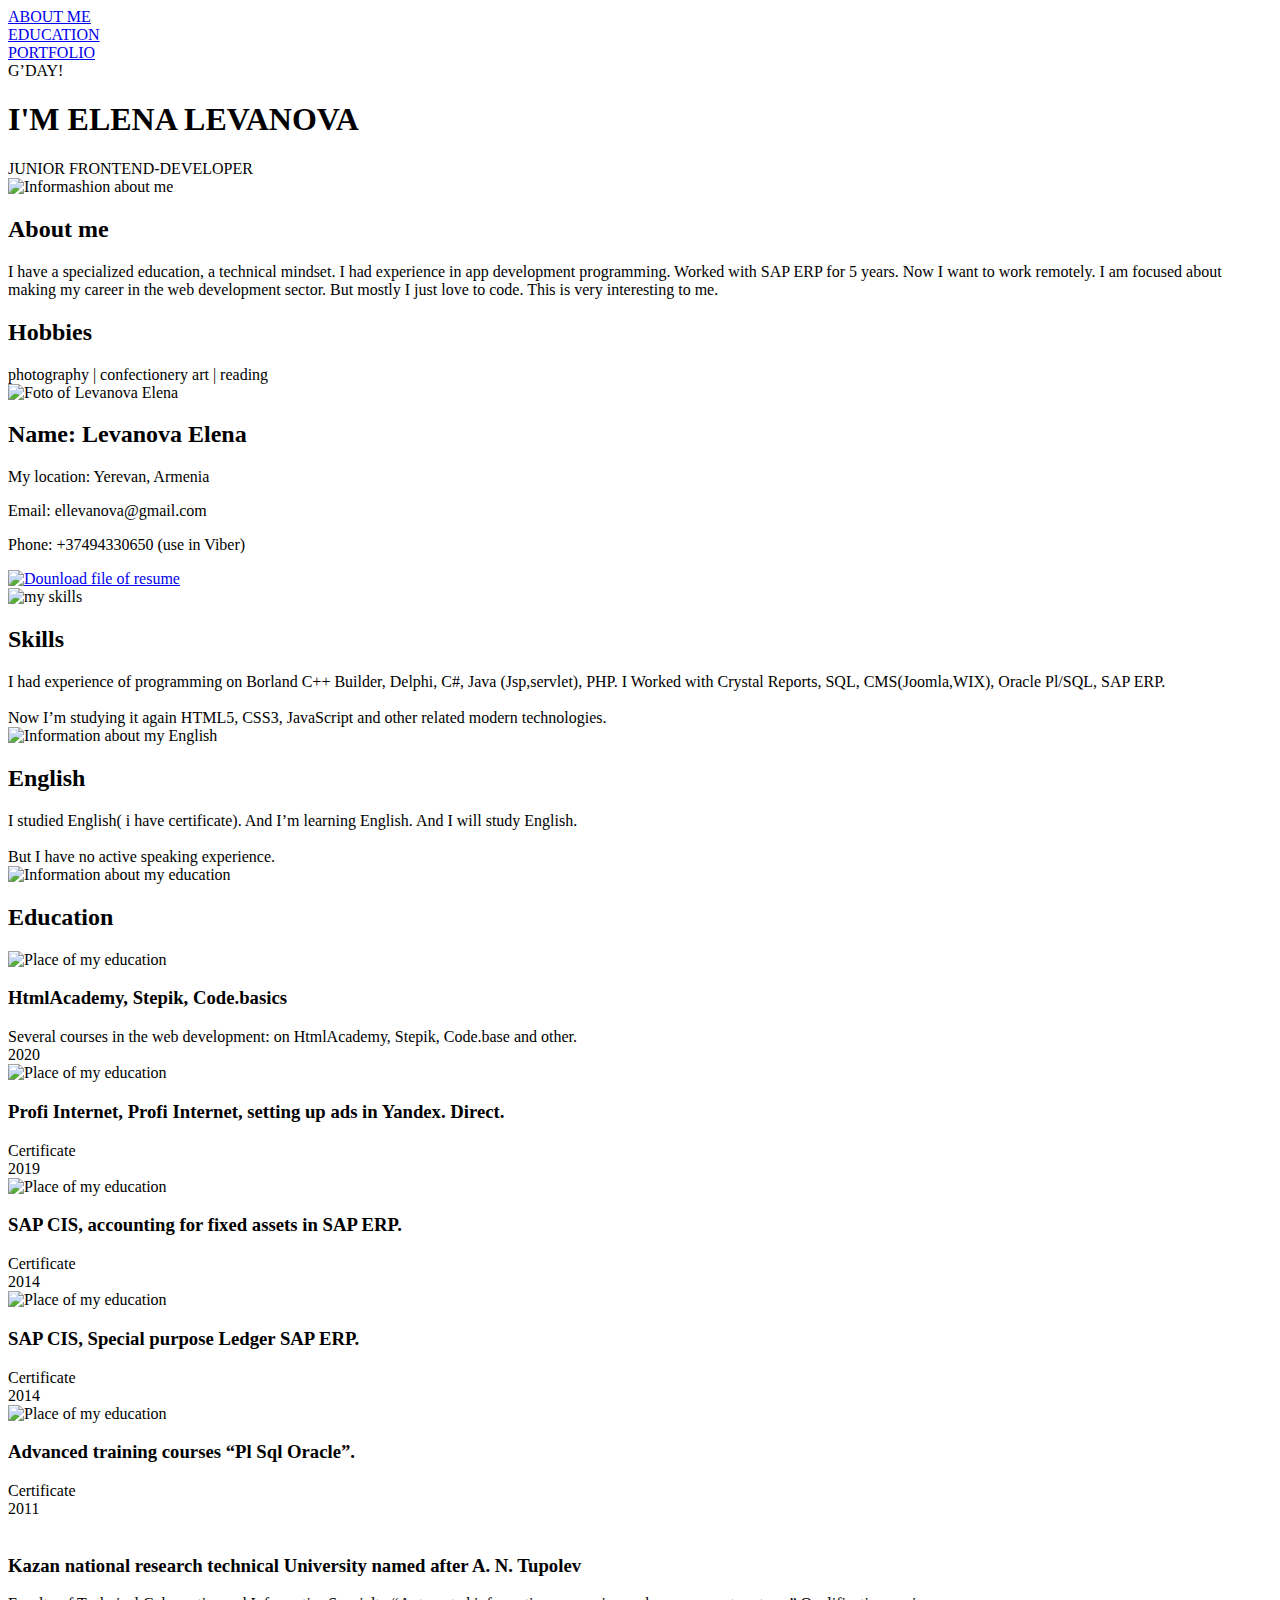
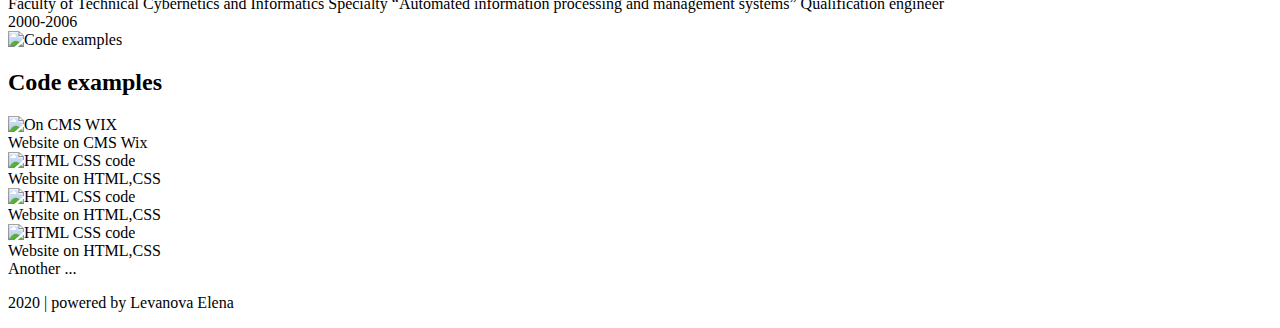
==== index.html @ 7fe39c67 "init: start HTML,CSS,GIT task,add index.html" ====
<!DOCTYPE html>
<html lang="en">

<head>
    <meta charset="UTF-8">
    <meta name="viewport" content="width=device-width, initial-scale=1.0">
    <title>Resume Levanova Elena</title>
    <link rel="stylesheet" href="./css/style.css">
</head>

<body>
    <div class="container">
        <nav class="mainMenu">
            <div><a href="#aboutMe">ABOUT ME</a></div>
            <div><a href="#knowledge">EDUCATION</a></div>
            <div><a href="#portfolio">PORTFOLIO</a></div>
        </nav>
        <header class="header">
            <div class="gday">G’DAY!</div>
            <h1 class="title">I'M ELENA LEVANOVA</h1>
            <div class="position">JUNIOR FRONTEND-DEVELOPER</div>
        </header>
        <main>
            <a name="aboutMe"></a>
            <section class="aboutMe">
                <div class="whiteItem">
                    <img class="icon" src="./img/icons/pen.png" alt="Informashion about me">
                    <h2>About me</h2>
                    <div class="text">I have a specialized education, a technical mindset.
                        I had experience in app development programming.
                        Worked with SAP ERP for 5 years.
                        Now I want to work remotely.
                        I am focused about making my career in the web development sector.
                        But mostly I just love to code. This is very interesting to me.
                    </div>
                    <div class="line"></div>
                    <h2>Hobbies</h2>
                    <div class="text">photography | confectionery art | reading</div>
                </div>
                <div class="shadowedItem">
                    <img class="foto" src="./img/foto.png" alt="Foto of Levanova Elena">
                    <h2>Name: Levanova Elena</h2>
                    <p>My location: Yerevan, Armenia</p>
                    <p>Email: ellevanova@gmail.com</p>
                    <p>Phone: +37494330650 (use in Viber)</p>
                    <a href="/files/Леванова Елена Николаевна.pdf" download><img class="icon bottomIcon"
                            src="./img/icons/download.png" alt="Dounload file of resume"></a>
                </div>
            </section>
            <a name="knowledge"></a>
            <section class="knowledge">
                <div class="shadowedItem">
                    <img src="./img/icons/star.png" alt="my skills" class="icon">
                    <h2>Skills</h2>
                    <div class="shadowText">I had experience of programming on
                        Borland C++ Builder, Delphi,
                        С#, Java (Jsp,servlet),
                        PHP.
                        I Worked with
                        Crystal Reports, SQL,
                        CMS(Joomla,WIX),
                        Oracle Pl/SQL, SAP ERP.
                        <br>
                        <br>
                        Now I’m studying it again HTML5, CSS3,
                        JavaScript
                        and other related modern technologies.
                    </div>
                    <div class="line"></div>

                    <img class="icon" src="./img/icons/english.png" alt="Information about my English">
                    <h2>English</h2>
                    <div class="shadowText">
                        I studied English( i have certificate).
                        And I’m learning English.
                        And I will study English.
                        <br><br>
                        But I have no active speaking experience.
                    </div>
                </div>
                <div class="whiteItem">
                    <img class="icon" src="./img/icons/idea.png" alt="Information about my education">
                    <h2>Education</h2>
                    <div class="itemsPlaceOfEducation">
                        <div class="item">
                            <img src="./img/icons/cirkle.png" alt="Place of my education" class="circle">
                            <h3>HtmlAcademy, Stepik, Code.basics</h3>
                            <div class="text">Several courses in the web development:
                                on HtmlAcademy, Stepik, Code.base and other.
                            </div>
                            <div class="years">2020</div>
                            <div class="line"></div>
                        </div>

                        <div class="item">
                            <img src="./img/icons/cirkle.png" alt="Place of my education" class="circle">
                            <h3>Profi Internet, Profi Internet, setting up ads in Yandex. Direct.</h3>
                            <div class="text">Certificate
                            </div>
                            <div class="years">2019</div>
                            <div class="line"></div>
                        </div>
                        <div class="item">
                            <img src="./img/icons/cirkle.png" alt="Place of my education" class="circle">
                            <h3>SAP CIS, accounting for fixed assets in SAP ERP.</h3>
                            <div class="text">Certificate
                            </div>
                            <div class="years">2014</div>
                            <div class="line"></div>
                        </div>
                        <div class="item">
                            <img src="./img/icons/cirkle.png" alt="Place of my education" class="circle">
                            <h3>SAP CIS, Special purpose Ledger SAP ERP.</h3>
                            <div class="text">Certificate
                            </div>
                            <div class="years">2014</div>
                            <div class="line"></div>
                        </div>
                        <div class="item">
                            <img src="./img/icons/cirkle.png" alt="Place of my education" class="circle">
                            <h3>Advanced training courses “Pl Sql Oracle”.</h3>
                            <div class="text">Certificate
                            </div>
                            <div class="years">2011</div>
                            <div class="line"></div>
                        </div>
                        <div class="item">
                            <img src="./img/icons/cirkle.png" alt="" class="circle">
                            <h3>Kazan national research technical University named after A. N. Tupolev
                            </h3>
                            <div class="text">Faculty of Technical Cybernetics and Informatics
                                Specialty “Automated information processing and management systems”
                                Qualification engineer
                            </div>
                            <div class="years">2000-2006</div>
                            <div class="line"></div>
                        </div>
                    </div>
                </div>
            </section class="knowledge">
            <a name="portfolio"></a>
            <section class="another_information">
                <div class="whiteItem">
                    <img class="icon" src="./img/icons/code.png" alt="Code examples">
                    <h2>Code examples</h2>

                    <div class="itemMyWorks">
                        <div class="shadowedItem">
                            <a href="#" class="work1"></a>
                            <img src="./img/icons/CMS.png" alt="On CMS WIX">
                            <div class="shadowText">Website on CMS Wix</div>

                        </div>
                        <div class="shadowedItem">
                            <a href="#" class="work2"></a>
                            <img src="./img/icons/iconHtmlCss.png" alt="HTML CSS code">
                            <div class="shadowText">Website on HTML,CSS</div>
                        </div>
                        <div class="shadowedItem">
                            <a href="#" class="work3"></a>
                            <img src="./img/icons/iconHtmlCss.png" alt="HTML CSS code">
                            <div class="shadowText">Website on HTML,CSS</div>
                        </div>
                        <div class="shadowedItem">
                            <a href="#" class="work4"></a>
                            <img src="./img/icons/iconHtmlCss.png" alt="HTML CSS code">
                            <div class="shadowText">Website on HTML,CSS</div>
                        </div>
                        <div class="shadowedItem">
                            <a href="#" class="work5"></a>
                            <div class="shadowText">Another ...</div>
                        </div>
                    </div>
                </div>
            </section>
        </main>
        <footer>
            <div class="footer">
                <p>2020 | powered by Levanova Elena</p>
            </div>
        </footer>
    </div>

</body>

</html>
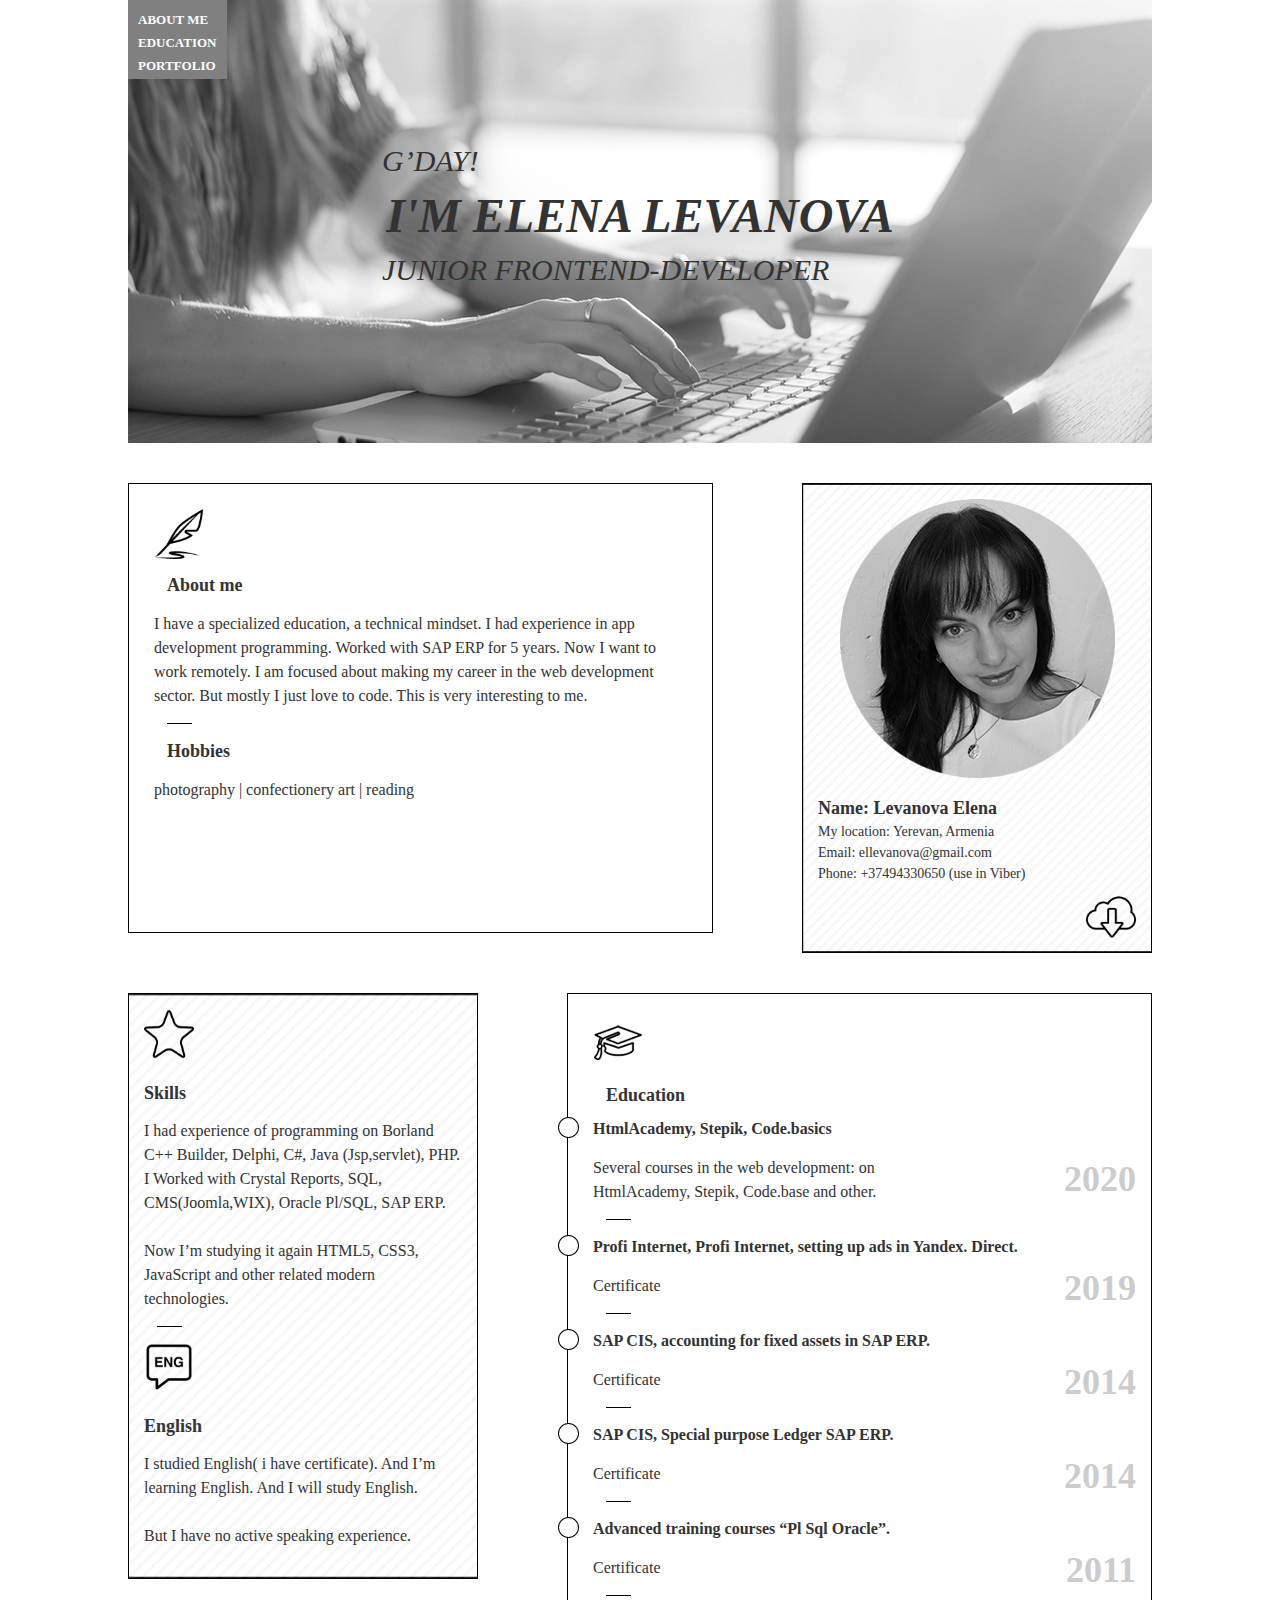
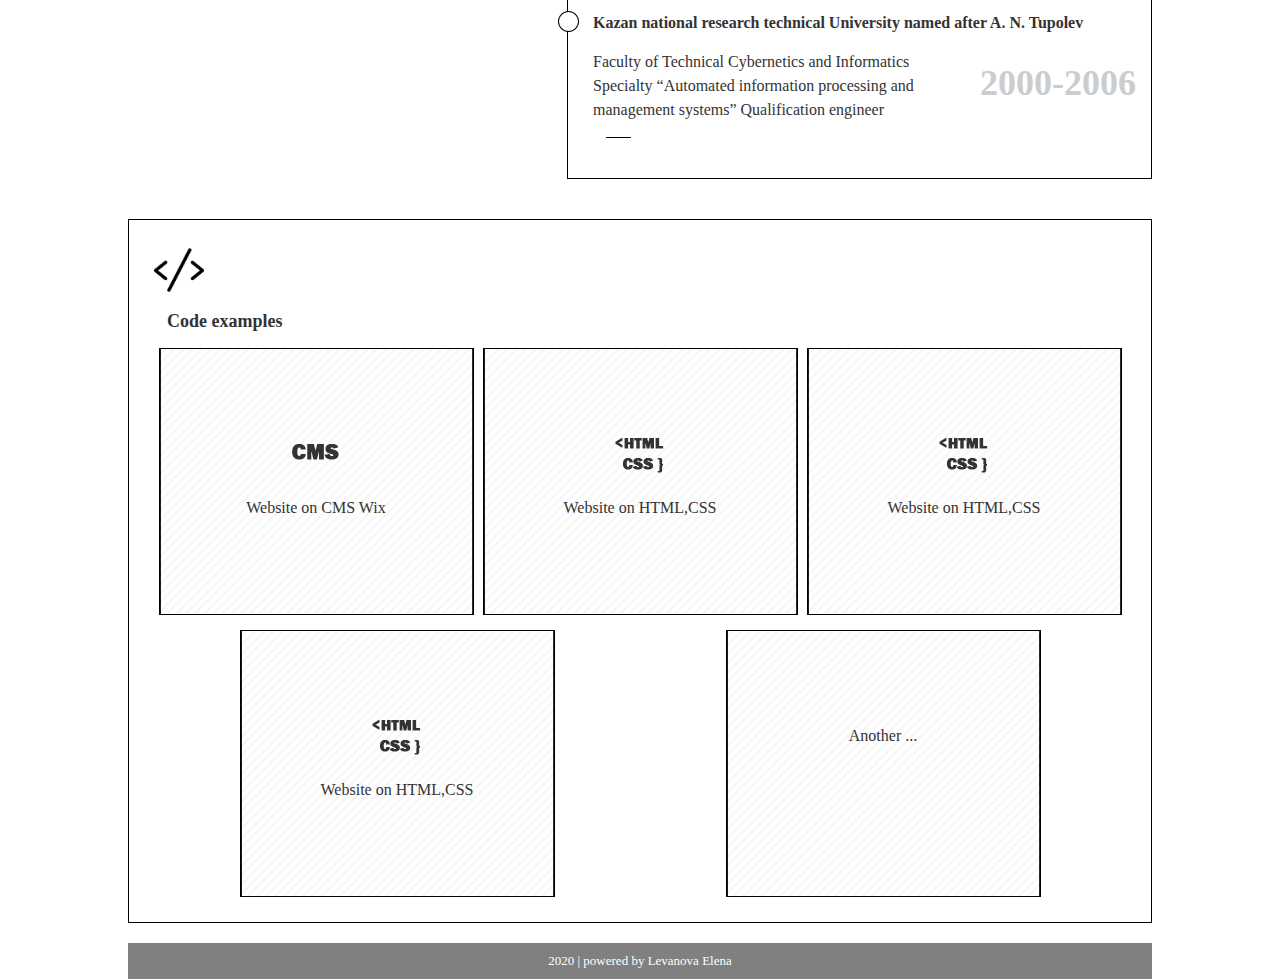
==== commit 0f3939e4: "fix: new name for file in download" ====
--- a/index.html
+++ b/index.html
@@ -43,7 +43,7 @@
                     <p>My location: Yerevan, Armenia</p>
                     <p>Email: ellevanova@gmail.com</p>
                     <p>Phone: +37494330650 (use in Viber)</p>
-                    <a href="/files/Леванова Елена Николаевна.pdf" download><img class="icon bottomIcon"
+                    <a href="/files/LevanovaElena_resume.pdf" download><img class="icon bottomIcon"
                             src="./img/icons/download.png" alt="Dounload file of resume"></a>
                 </div>
             </section>
--- a/css/style.css
+++ b/css/style.css
@@ -0,0 +1,281 @@
+*{
+    box-sizing: border-box;
+    margin:0;
+    padding: 0;
+    margin-block-start:0;
+    margin-block-end:0;
+}
+
+.container{
+    position: relative;
+    margin: 0 auto;
+    width: 1024px;
+}
+
+a, a:hover{   text-decoration: none;}
+
+.icon{
+    width: 50px;
+    height: 50px;
+}
+
+/*///////////////MENU////////////////////*/
+.mainMenu{
+    position: fixed;
+    z-index: 999;
+    padding:5px;
+    min-height: 50px;
+    width: 1024;
+
+    background-color:gray;
+  }
+.mainMenu div a
+{
+    padding:5px;
+
+    text-align: center;
+    color:white;
+    font-family: "Open Sans";
+    font-size: small;
+    font-weight: bold;
+}
+
+.mainMenu div{  margin-top:5px;}
+
+/*//////////////////////////////HEADER////////////////////////////////*/
+.header{
+    padding: 144px 0 182px 0;
+    height: 443px;
+    width: 1024;
+
+    font-style: italic;
+
+    background: url(../img/header_fon_black.jpg) center center no-repeat;
+}
+.header .gday{
+    margin-left:254px;
+    color: #333333;
+    font-family: Verdana;
+    font-size: 30px;
+    text-transform: uppercase;
+
+}
+.header .title{
+    margin-top: 10px;
+    text-align: center;
+    color: #333333;
+    font-family: Verdana;
+    font-size: 48px;
+    font-weight: 700;
+    text-transform: uppercase;
+}
+
+.header .position{
+    margin-top: 10px;
+    margin-left:254px;
+    color: #333;
+    font-family: Verdana;
+    font-size: 30px;
+    text-transform: uppercase;
+}
+
+/*///////////////////ITEMS WITH WHITE FON/////////////////////////////////////////////*/
+.whiteItem 
+{
+    width: 585px;
+    padding: 25px;
+    border: 1px solid black;
+}
+
+.whiteItem .line , 
+.shadowedItem .line{
+    width: 25px; 
+    height: 1px; 
+    margin: 15px 0 15px 13px; 
+    background: #000; 
+    border: 0; 
+}
+
+.whiteItem h2{
+    margin-top:10px;
+    margin-left:13px;
+    color: #333333;
+    font-family: "Open Sans";
+    font-size: 18px;
+    font-weight: bold;
+    line-height: 24px;
+}
+.whiteItem h3{
+    color: #333333;
+    font-family: Roboto;
+    font-size: 16px;
+    font-weight: bold;
+    line-height: 24px;
+}
+.whiteItem .text{
+    margin-top:15px;
+    color: #333333;
+    font-family: Roboto;
+    font-size: 16px;
+    font-weight: 400;
+    line-height: 24px;
+}
+
+/*////////////////////ITEMS WITH SHADOW FON///////////////////////////////////////////////*/
+.shadowedItem{
+    position: relative;
+    width: 350px;
+    min-height: 470px;
+    padding: 15px;
+    border: 1px solid black;
+    background: url(../img/shadowedItem_fon.png) center center/cover no-repeat;
+
+}
+.shadowedItem .foto{
+    display: block;
+    margin:0 auto;
+}
+.shadowedItem h2{
+    margin-top: 20px;
+    color: #333333;
+    font-family: "Open Sans";
+    font-size: 18px;
+    font-weight: bold;
+}
+.shadowedItem p{
+    margin-top: 5px;
+    color: #333333;
+    font-family: "Roboto";
+    font-size: 14px;
+    font-weight: 400;
+}
+.shadowedItem .bottomIcon{
+    position: absolute;
+    bottom:10px;
+    right:15px;
+}
+.shadowedItem .shadowText{
+    margin-top:15px;
+    margin-bottom: 15px;
+    color: #333333;
+    font-family: Roboto;
+    font-size: 16px;
+    font-weight: 400;
+    line-height: 24px;
+}
+
+/*/////////////////////////SECTION ABOUT ME///////////////////////////////////*/
+.aboutMe {
+    display: flex;
+    justify-content: space-between;
+    margin-top:40px;
+}
+.aboutMe .whiteItem
+{
+    width: 585px;
+    height: 450px;
+}
+
+/*//////////////////////////SECTION SKILLS AND EDUCATION///////////////////////////////////////////////////*/
+.knowledge {
+    display: flex;
+    justify-content: space-between;
+    margin-top:40px;
+}
+
+.knowledge .shadowedItem{  height: 80%;}
+/*------ITEMS INTO EDUCATION------*/
+.whiteItem .itemsPlaceOfEducation .item
+{
+    margin-top:10px;
+    position: relative;
+}
+.whiteItem .itemsPlaceOfEducation .item .circle
+{
+    position: absolute;
+    left:-35px;
+}
+.whiteItem .itemsPlaceOfEducation .item .text{max-width: 70%;}
+.whiteItem .itemsPlaceOfEducation .item .years{
+    position: absolute;
+    right: -10px;
+    top: 40%;
+    color: #cccccc;
+    font-family: "Open Sans";
+    font-size: 36px;
+    font-weight: bold;
+}
+/*///////////////////////SECTION CODE/////////////////////////////////////////////////*/
+.another_information{ margin-top:40px;}
+
+.another_information .whiteItem { width: 100%;}
+
+.another_information .whiteItem .itemMyWorks
+{
+    display: flex;
+    flex-direction:row;
+    flex-wrap: wrap;
+    justify-content: space-around;
+}
+/*---------ITEMS INTO CODE EXAMPLE------------------------------------*/
+.another_information .itemMyWorks .shadowedItem{
+    width: 315px;
+    min-height: 267px;
+    margin-top:15px;
+   text-align: center;
+   padding-top:8%;
+}
+.another_information .itemMyWorks .shadowedItem .shadowText{
+    z-index: 2;
+    position: relative;
+}
+.another_information .itemMyWorks .shadowedItem img{
+    z-index: 2;
+    position: relative;
+}
+.another_information .itemMyWorks a{
+    position: absolute;
+    display: block;
+    width: 315px;
+    height: 267px;
+    top:-2px;
+    left:0;
+    text-decoration: none;
+    
+}
+/*------------------IMG ON HOVER-------------------------*/
+a.work1:hover {
+    background: url(../img/portfolio/3.jpg);
+    z-index: 999;
+   }
+   a.work2:hover {
+    background: url(../img/portfolio/1.jpg);
+    z-index: 999;
+   }
+   a.work3:hover {
+    background: url(../img/portfolio/2.jpg);
+    z-index: 999;
+   }
+   a.work4:hover {
+    background: url(../img/portfolio/4.jpg);
+    z-index: 999;
+   }
+   a.work5:hover {
+    background: url(../img/portfolio/any.jpg);
+    z-index: 999;
+   }
+
+   /*////////////////FOOTER/////////////////////////////*/
+   .footer{
+        padding:10px;
+        margin-top:20px ;
+        background-color:gray;
+        min-width: 50px;
+        color:white;
+        text-align: center;
+        font-family: "Open Sans";
+        font-size: small;
+
+   }
+
+
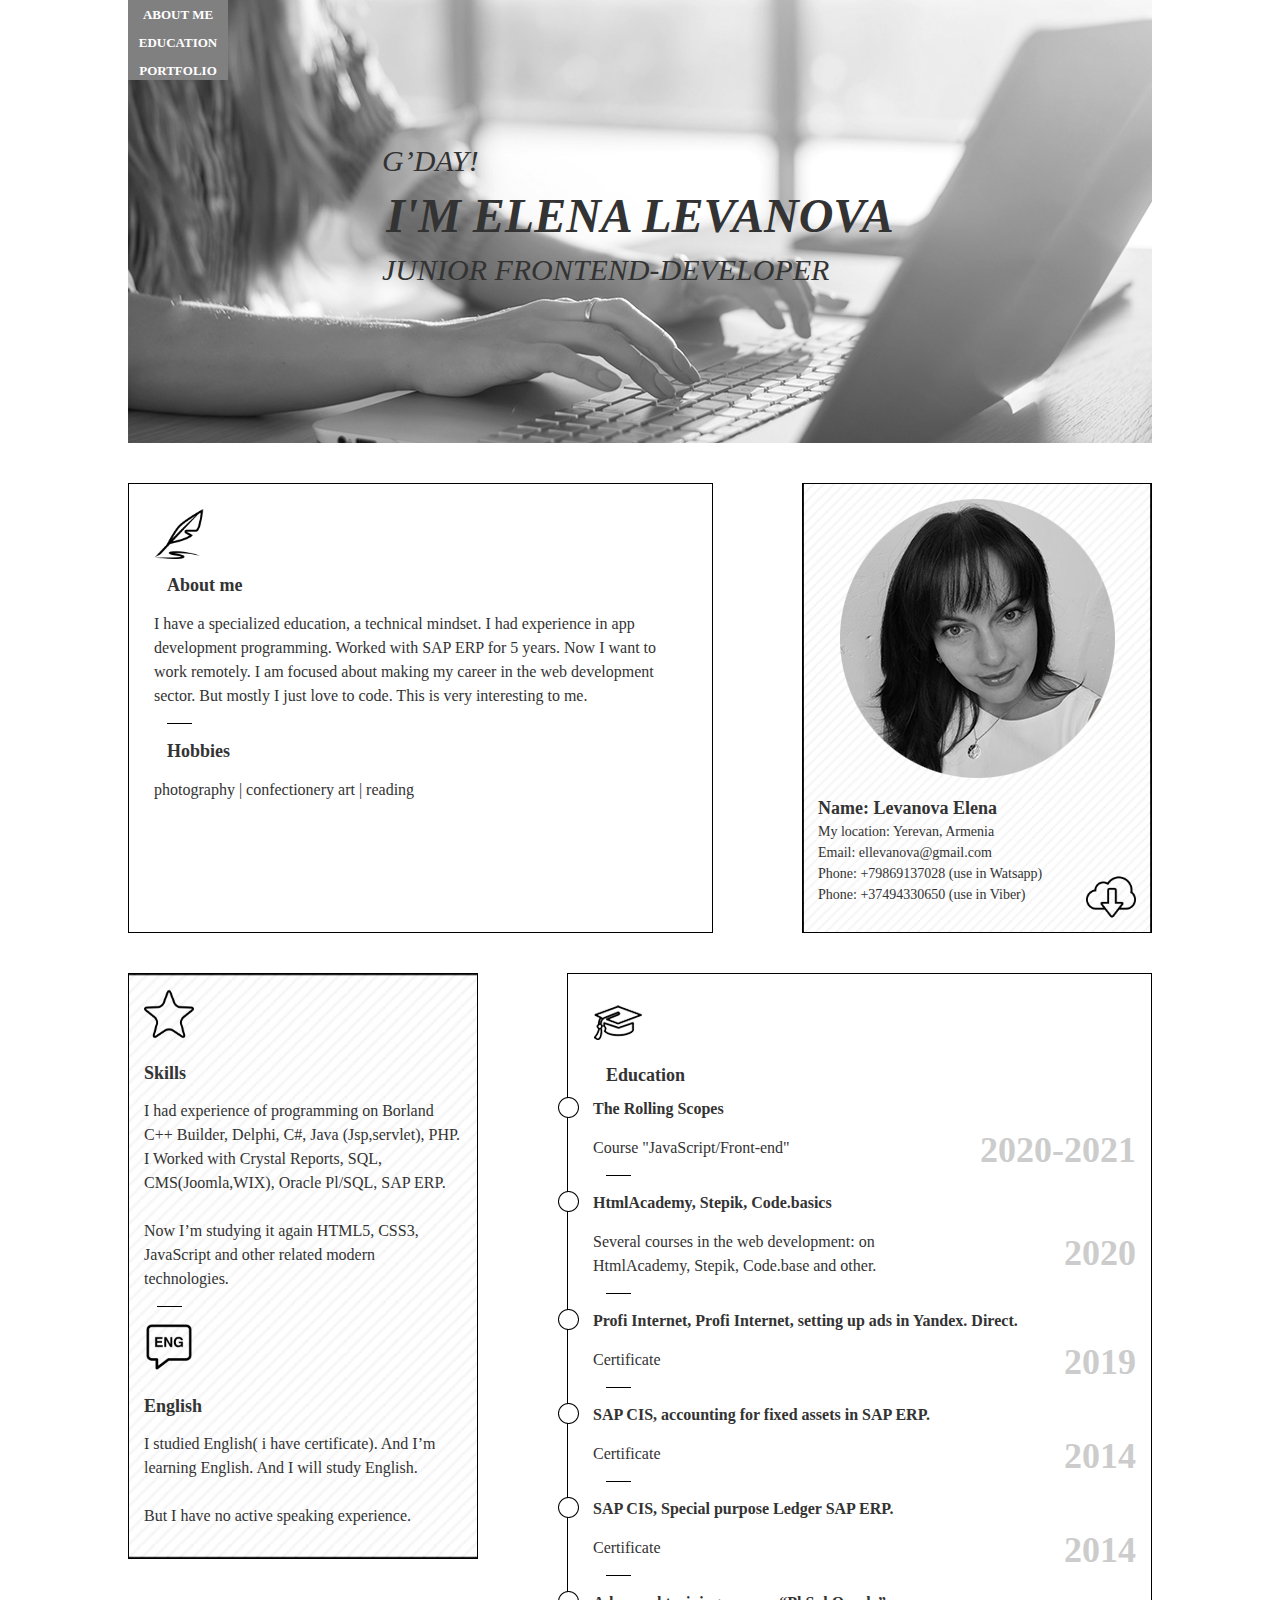
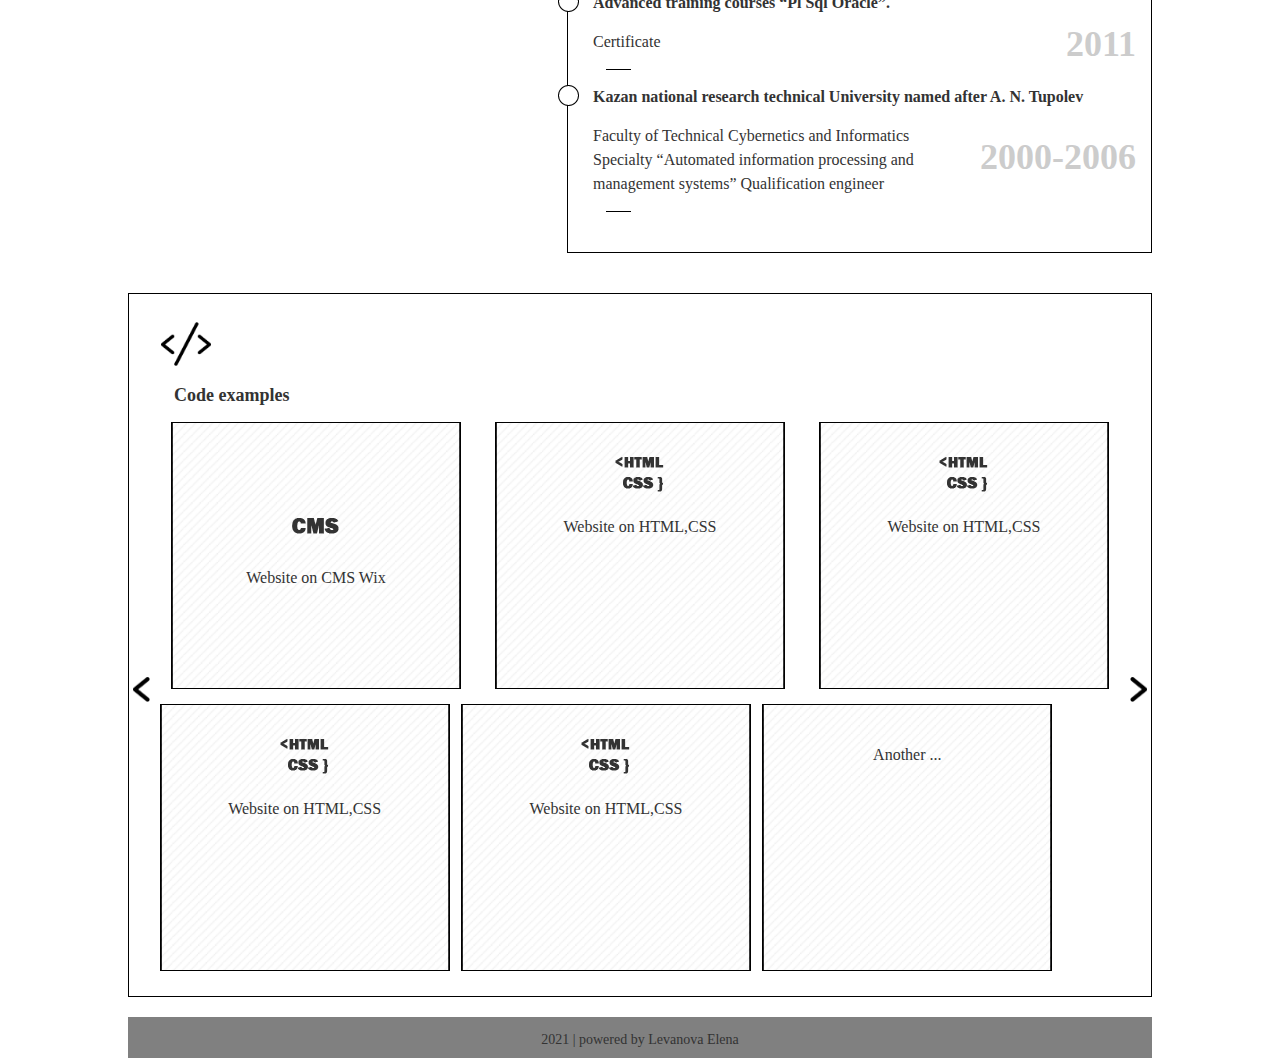
==== commit 85dc1b94: "feat: add scss, slider" ====
--- a/index.html
+++ b/index.html
@@ -10,10 +10,10 @@
 
 <body>
     <div class="container">
-        <nav class="mainMenu">
-            <div><a href="#aboutMe">ABOUT ME</a></div>
-            <div><a href="#knowledge">EDUCATION</a></div>
-            <div><a href="#portfolio">PORTFOLIO</a></div>
+        <nav class="menu">
+            <div class="menu__item"><a href="#aboutme">ABOUT ME</a></div>
+            <div class="menu__item"><a href="#knowledge">EDUCATION</a></div>
+            <div class="menu__item"><a href="#portfolio">PORTFOLIO</a></div>
         </nav>
         <header class="header">
             <div class="gday">G’DAY!</div>
@@ -21,9 +21,9 @@
             <div class="position">JUNIOR FRONTEND-DEVELOPER</div>
         </header>
         <main>
-            <a name="aboutMe"></a>
-            <section class="aboutMe">
-                <div class="whiteItem">
+            <a name="aboutme"></a>
+            <section class="aboutme">
+                <div class="white-block">
                     <img class="icon" src="./img/icons/pen.png" alt="Informashion about me">
                     <h2>About me</h2>
                     <div class="text">I have a specialized education, a technical mindset.
@@ -37,11 +37,12 @@
                     <h2>Hobbies</h2>
                     <div class="text">photography | confectionery art | reading</div>
                 </div>
-                <div class="shadowedItem">
+                <div class="block-shadowed">
                     <img class="foto" src="./img/foto.png" alt="Foto of Levanova Elena">
                     <h2>Name: Levanova Elena</h2>
                     <p>My location: Yerevan, Armenia</p>
                     <p>Email: ellevanova@gmail.com</p>
+                    <p>Phone: +79869137028 (use in Watsapp)</p>
                     <p>Phone: +37494330650 (use in Viber)</p>
                     <a href="/files/LevanovaElena_resume.pdf" download><img class="icon bottomIcon"
                             src="./img/icons/download.png" alt="Dounload file of resume"></a>
@@ -49,10 +50,10 @@
             </section>
             <a name="knowledge"></a>
             <section class="knowledge">
-                <div class="shadowedItem">
+                <div class="block-shadowed">
                     <img src="./img/icons/star.png" alt="my skills" class="icon">
                     <h2>Skills</h2>
-                    <div class="shadowText">I had experience of programming on
+                    <div class="text-shadow">I had experience of programming on
                         Borland C++ Builder, Delphi,
                         С#, Java (Jsp,servlet),
                         PHP.
@@ -70,7 +71,7 @@
 
                     <img class="icon" src="./img/icons/english.png" alt="Information about my English">
                     <h2>English</h2>
-                    <div class="shadowText">
+                    <div class="text-shadow">
                         I studied English( i have certificate).
                         And I’m learning English.
                         And I will study English.
@@ -78,11 +79,19 @@
                         But I have no active speaking experience.
                     </div>
                 </div>
-                <div class="whiteItem">
+                <div class="white-block">
                     <img class="icon" src="./img/icons/idea.png" alt="Information about my education">
                     <h2>Education</h2>
-                    <div class="itemsPlaceOfEducation">
-                        <div class="item">
+                    <div class="education">
+                        <div class="education__item">
+                            <img src="./img/icons/cirkle.png" alt="Place of my education" class="circle">
+                            <h3>The Rolling Scopes</h3>
+                            <div class="text">Course "JavaScript/Front-end"
+                            </div>
+                            <div class="years">2020-2021</div>
+                            <div class="line"></div>
+                        </div>
+                        <div class="education__item">
                             <img src="./img/icons/cirkle.png" alt="Place of my education" class="circle">
                             <h3>HtmlAcademy, Stepik, Code.basics</h3>
                             <div class="text">Several courses in the web development:
@@ -92,7 +101,7 @@
                             <div class="line"></div>
                         </div>
 
-                        <div class="item">
+                        <div class="education__item">
                             <img src="./img/icons/cirkle.png" alt="Place of my education" class="circle">
                             <h3>Profi Internet, Profi Internet, setting up ads in Yandex. Direct.</h3>
                             <div class="text">Certificate
@@ -100,7 +109,7 @@
                             <div class="years">2019</div>
                             <div class="line"></div>
                         </div>
-                        <div class="item">
+                        <div class="education__item">
                             <img src="./img/icons/cirkle.png" alt="Place of my education" class="circle">
                             <h3>SAP CIS, accounting for fixed assets in SAP ERP.</h3>
                             <div class="text">Certificate
@@ -108,7 +117,7 @@
                             <div class="years">2014</div>
                             <div class="line"></div>
                         </div>
-                        <div class="item">
+                        <div class="education__item">
                             <img src="./img/icons/cirkle.png" alt="Place of my education" class="circle">
                             <h3>SAP CIS, Special purpose Ledger SAP ERP.</h3>
                             <div class="text">Certificate
@@ -116,7 +125,7 @@
                             <div class="years">2014</div>
                             <div class="line"></div>
                         </div>
-                        <div class="item">
+                        <div class="education__item">
                             <img src="./img/icons/cirkle.png" alt="Place of my education" class="circle">
                             <h3>Advanced training courses “Pl Sql Oracle”.</h3>
                             <div class="text">Certificate
@@ -124,7 +133,7 @@
                             <div class="years">2011</div>
                             <div class="line"></div>
                         </div>
-                        <div class="item">
+                        <div class="education__item">
                             <img src="./img/icons/cirkle.png" alt="" class="circle">
                             <h3>Kazan national research technical University named after A. N. Tupolev
                             </h3>
@@ -139,48 +148,77 @@
                 </div>
             </section class="knowledge">
             <a name="portfolio"></a>
-            <section class="another_information">
-                <div class="whiteItem">
+            <div class="white-block another-information">
+                <div class="portfolio-caption">
                     <img class="icon" src="./img/icons/code.png" alt="Code examples">
                     <h2>Code examples</h2>
-
-                    <div class="itemMyWorks">
-                        <div class="shadowedItem">
-                            <a href="#" class="work1"></a>
-                            <img src="./img/icons/CMS.png" alt="On CMS WIX">
-                            <div class="shadowText">Website on CMS Wix</div>
-
-                        </div>
-                        <div class="shadowedItem">
-                            <a href="#" class="work2"></a>
-                            <img src="./img/icons/iconHtmlCss.png" alt="HTML CSS code">
-                            <div class="shadowText">Website on HTML,CSS</div>
-                        </div>
-                        <div class="shadowedItem">
-                            <a href="#" class="work3"></a>
-                            <img src="./img/icons/iconHtmlCss.png" alt="HTML CSS code">
-                            <div class="shadowText">Website on HTML,CSS</div>
-                        </div>
-                        <div class="shadowedItem">
-                            <a href="#" class="work4"></a>
-                            <img src="./img/icons/iconHtmlCss.png" alt="HTML CSS code">
-                            <div class="shadowText">Website on HTML,CSS</div>
-                        </div>
-                        <div class="shadowedItem">
-                            <a href="#" class="work5"></a>
-                            <div class="shadowText">Another ...</div>
-                        </div>
-                    </div>
-                </div>
-            </section>
+                </div>
+                <div class="portfolio-wrapper">
+                    <div class="prev">
+                        <div class="prev__img"></div>
+                    </div>
+                    <div class="portfolio">
+                        <div class="block-shadowed portfolio__item">
+                            <div class="portfolio-card">
+                                <img class="portfolio-card__icon" src="./img/icons/CMS.png" alt="On CMS WIX">
+                                <a href="#" class="portfolio-card__a text-shadow">Website on CMS Wix</a>
+                            </div>
+                            <div class="portfolio__image none">
+                                <img src="./img/portfolio/1.jpg" alt="On CMS WIX">
+                            </div>
+                        </div>
+
+
+                        <div class="portfolio__item">
+                            <div class="block-shadowed portfolio__item-main">
+                                <a href="#" class="work2"></a>
+                                <img src="./img/icons/iconHtmlCss.png" alt="HTML CSS code">
+                                <div class="text-shadow">Website on HTML,CSS</div>
+                            </div>
+                        </div>
+
+                        <div class="portfolio__item">
+                            <div class="block-shadowed portfolio__item-main">
+                                <a href="#" class="work3"></a>
+                                <img src="./img/icons/iconHtmlCss.png" alt="HTML CSS code">
+                                <div class="text-shadow">Website on HTML,CSS</div>
+                            </div>
+                        </div>
+                        <div class="portfolio__item">
+                            <div class="block-shadowed portfolio__item-main">
+                                <a href="#" class="work4"></a>
+                                <img src="./img/icons/iconHtmlCss.png" alt="HTML CSS code">
+                                <div class="text-shadow">Website on HTML,CSS</div>
+                            </div>
+                        </div>
+                        <div class="portfolio__item">
+                            <div class="block-shadowed portfolio__item-main">
+                                <a href="#" class="work4"></a>
+                                <img src="./img/icons/iconHtmlCss.png" alt="HTML CSS code">
+                                <div class="text-shadow">Website on HTML,CSS</div>
+                            </div>
+                        </div>
+                        <div class="portfolio__item">
+                            <div class="block-shadowed portfolio__item-main">
+                                <a href="#" class="work5"></a>
+                                <div class="text-shadow">Another ...</div>
+                            </div>
+                        </div>
+                    </div>
+                    <div class="next">
+                        <div class="next__img"></div>
+                    </div>
+                </div>
+
+                </section>
         </main>
         <footer>
             <div class="footer">
-                <p>2020 | powered by Levanova Elena</p>
+                <p>2021 | powered by Levanova Elena</p>
             </div>
         </footer>
     </div>
-
+    <script src="./js/slider.js"></script>
 </body>
 
 </html>--- a/css/style.css
+++ b/css/style.css
@@ -1,281 +1,399 @@
-*{
-    box-sizing: border-box;
-    margin:0;
-    padding: 0;
-    margin-block-start:0;
-    margin-block-end:0;
-}
-
-.container{
-    position: relative;
-    margin: 0 auto;
-    width: 1024px;
-}
-
-a, a:hover{   text-decoration: none;}
-
-.icon{
-    width: 50px;
-    height: 50px;
-}
-
-/*///////////////MENU////////////////////*/
-.mainMenu{
-    position: fixed;
-    z-index: 999;
-    padding:5px;
-    min-height: 50px;
-    width: 1024;
-
-    background-color:gray;
-  }
-.mainMenu div a
-{
-    padding:5px;
-
-    text-align: center;
-    color:white;
-    font-family: "Open Sans";
-    font-size: small;
-    font-weight: bold;
-}
-
-.mainMenu div{  margin-top:5px;}
-
-/*//////////////////////////////HEADER////////////////////////////////*/
-.header{
-    padding: 144px 0 182px 0;
-    height: 443px;
-    width: 1024;
-
-    font-style: italic;
-
-    background: url(../img/header_fon_black.jpg) center center no-repeat;
-}
-.header .gday{
-    margin-left:254px;
-    color: #333333;
-    font-family: Verdana;
-    font-size: 30px;
-    text-transform: uppercase;
-
-}
-.header .title{
-    margin-top: 10px;
-    text-align: center;
-    color: #333333;
-    font-family: Verdana;
-    font-size: 48px;
-    font-weight: 700;
-    text-transform: uppercase;
-}
-
-.header .position{
-    margin-top: 10px;
-    margin-left:254px;
-    color: #333;
-    font-family: Verdana;
-    font-size: 30px;
-    text-transform: uppercase;
-}
-
-/*///////////////////ITEMS WITH WHITE FON/////////////////////////////////////////////*/
-.whiteItem 
-{
-    width: 585px;
-    padding: 25px;
-    border: 1px solid black;
-}
-
-.whiteItem .line , 
-.shadowedItem .line{
-    width: 25px; 
-    height: 1px; 
-    margin: 15px 0 15px 13px; 
-    background: #000; 
-    border: 0; 
-}
-
-.whiteItem h2{
-    margin-top:10px;
-    margin-left:13px;
-    color: #333333;
-    font-family: "Open Sans";
-    font-size: 18px;
-    font-weight: bold;
-    line-height: 24px;
-}
-.whiteItem h3{
-    color: #333333;
-    font-family: Roboto;
-    font-size: 16px;
-    font-weight: bold;
-    line-height: 24px;
-}
-.whiteItem .text{
-    margin-top:15px;
-    color: #333333;
-    font-family: Roboto;
-    font-size: 16px;
-    font-weight: 400;
-    line-height: 24px;
-}
-
-/*////////////////////ITEMS WITH SHADOW FON///////////////////////////////////////////////*/
-.shadowedItem{
-    position: relative;
-    width: 350px;
-    min-height: 470px;
-    padding: 15px;
-    border: 1px solid black;
-    background: url(../img/shadowedItem_fon.png) center center/cover no-repeat;
-
-}
-.shadowedItem .foto{
-    display: block;
-    margin:0 auto;
-}
-.shadowedItem h2{
-    margin-top: 20px;
-    color: #333333;
-    font-family: "Open Sans";
-    font-size: 18px;
-    font-weight: bold;
-}
-.shadowedItem p{
-    margin-top: 5px;
-    color: #333333;
-    font-family: "Roboto";
-    font-size: 14px;
-    font-weight: 400;
-}
-.shadowedItem .bottomIcon{
-    position: absolute;
-    bottom:10px;
-    right:15px;
-}
-.shadowedItem .shadowText{
-    margin-top:15px;
-    margin-bottom: 15px;
-    color: #333333;
-    font-family: Roboto;
-    font-size: 16px;
-    font-weight: 400;
-    line-height: 24px;
+.header {
+  padding: 144px 0 182px 0;
+  height: 443px;
+  font-style: italic;
+  background: url(../img/header_fon_black.jpg) center center no-repeat;
+}
+
+.gday {
+  margin-left: 254px;
+  color: #333333;
+  font-family: Verdana;
+  font-size: 30px;
+  text-transform: uppercase;
+}
+
+.title {
+  margin-top: 10px;
+  text-align: center;
+  color: #333333;
+  font-family: Verdana;
+  font-size: 48px;
+  font-weight: 700;
+  text-transform: uppercase;
+}
+
+.position {
+  margin-top: 10px;
+  margin-left: 254px;
+  color: #333;
+  font-family: Verdana;
+  font-size: 30px;
+  text-transform: uppercase;
+}
+
+.menu {
+  position: fixed;
+  z-index: 999;
+  max-height: 80px;
+  width: 100px;
+  background-color: gray;
+  display: -webkit-box;
+  display: -ms-flexbox;
+  display: flex;
+  -webkit-box-orient: vertical;
+  -webkit-box-direction: normal;
+      -ms-flex-direction: column;
+          flex-direction: column;
+  -webkit-box-pack: space-evenly;
+      -ms-flex-pack: space-evenly;
+          justify-content: space-evenly;
+  -webkit-box-align: center;
+      -ms-flex-align: center;
+          align-items: center;
+}
+
+.menu__item a {
+  text-align: center;
+  color: white;
+  font-family: "Open Sans";
+  font-size: small;
+  font-weight: bold;
+}
+
+.menu__item {
+  width: 100%;
+  text-align: center;
+  padding: 5px;
+}
+
+.menu__item:hover {
+  background-color: lightgray;
+}
+
+.block-shadowed {
+  position: relative;
+  width: 350px;
+  padding: 15px;
+  border: 1px solid black;
+  background: url(../img/shadowedItem_fon.png) center center/cover no-repeat;
+}
+
+.foto {
+  display: block;
+  margin: 0 auto;
+}
+
+.block-shadowed h2 {
+  margin-top: 20px;
+}
+
+p {
+  margin-top: 5px;
+  color: #333333;
+  font-family: "Roboto";
+  font-size: 14px;
+  font-weight: 400;
+}
+
+.text-shadow {
+  margin-top: 15px;
+  margin-bottom: 15px;
+  color: #333333;
+  font-family: Roboto;
+  font-size: 16px;
+  font-weight: 400;
+  line-height: 24px;
+  z-index: 2;
+  position: relative;
+}
+
+.white-block {
+  width: 585px;
+  padding: 25px;
+  border: 1px solid black;
+}
+
+.line {
+  width: 25px;
+  height: 1px;
+  margin: 15px 0 15px 13px;
+  background: #000;
+  border: 0;
+}
+
+.white-block h2 {
+  margin-top: 10px;
+  margin-left: 13px;
+  line-height: 24px;
+}
+
+h3 {
+  color: #333333;
+  font-family: Roboto;
+  font-size: 16px;
+  font-weight: bold;
+  line-height: 24px;
+}
+
+.text {
+  margin-top: 15px;
+  color: #333333;
+  font-family: Roboto;
+  font-size: 16px;
+  font-weight: 400;
+  line-height: 24px;
+}
+
+/*------ITEMS INTO EDUCATION------*/
+.education__item {
+  margin-top: 10px;
+  position: relative;
+}
+
+.circle {
+  position: absolute;
+  left: -35px;
+}
+
+.education__item .text {
+  max-width: 70%;
+}
+
+.years {
+  position: absolute;
+  right: -10px;
+  top: 40%;
+  color: #cccccc;
+  font-family: "Open Sans";
+  font-size: 36px;
+  font-weight: bold;
 }
 
 /*/////////////////////////SECTION ABOUT ME///////////////////////////////////*/
-.aboutMe {
-    display: flex;
-    justify-content: space-between;
-    margin-top:40px;
-}
-.aboutMe .whiteItem
-{
-    width: 585px;
-    height: 450px;
+.aboutme {
+  display: -webkit-box;
+  display: -ms-flexbox;
+  display: flex;
+  -webkit-box-pack: justify;
+      -ms-flex-pack: justify;
+          justify-content: space-between;
+  margin-top: 40px;
+}
+
+.aboutme .white-block {
+  width: 585px;
+  height: 450px;
 }
 
 /*//////////////////////////SECTION SKILLS AND EDUCATION///////////////////////////////////////////////////*/
 .knowledge {
-    display: flex;
-    justify-content: space-between;
-    margin-top:40px;
-}
-
-.knowledge .shadowedItem{  height: 80%;}
-/*------ITEMS INTO EDUCATION------*/
-.whiteItem .itemsPlaceOfEducation .item
-{
-    margin-top:10px;
-    position: relative;
-}
-.whiteItem .itemsPlaceOfEducation .item .circle
-{
-    position: absolute;
-    left:-35px;
-}
-.whiteItem .itemsPlaceOfEducation .item .text{max-width: 70%;}
-.whiteItem .itemsPlaceOfEducation .item .years{
-    position: absolute;
-    right: -10px;
-    top: 40%;
-    color: #cccccc;
-    font-family: "Open Sans";
-    font-size: 36px;
-    font-weight: bold;
-}
-/*///////////////////////SECTION CODE/////////////////////////////////////////////////*/
-.another_information{ margin-top:40px;}
-
-.another_information .whiteItem { width: 100%;}
-
-.another_information .whiteItem .itemMyWorks
-{
-    display: flex;
-    flex-direction:row;
-    flex-wrap: wrap;
-    justify-content: space-around;
-}
-/*---------ITEMS INTO CODE EXAMPLE------------------------------------*/
-.another_information .itemMyWorks .shadowedItem{
-    width: 315px;
-    min-height: 267px;
-    margin-top:15px;
-   text-align: center;
-   padding-top:8%;
-}
-.another_information .itemMyWorks .shadowedItem .shadowText{
-    z-index: 2;
-    position: relative;
-}
-.another_information .itemMyWorks .shadowedItem img{
-    z-index: 2;
-    position: relative;
-}
-.another_information .itemMyWorks a{
-    position: absolute;
-    display: block;
-    width: 315px;
-    height: 267px;
-    top:-2px;
-    left:0;
-    text-decoration: none;
-    
-}
-/*------------------IMG ON HOVER-------------------------*/
-a.work1:hover {
-    background: url(../img/portfolio/3.jpg);
-    z-index: 999;
-   }
-   a.work2:hover {
-    background: url(../img/portfolio/1.jpg);
-    z-index: 999;
-   }
-   a.work3:hover {
-    background: url(../img/portfolio/2.jpg);
-    z-index: 999;
-   }
-   a.work4:hover {
-    background: url(../img/portfolio/4.jpg);
-    z-index: 999;
-   }
-   a.work5:hover {
-    background: url(../img/portfolio/any.jpg);
-    z-index: 999;
-   }
-
-   /*////////////////FOOTER/////////////////////////////*/
-   .footer{
-        padding:10px;
-        margin-top:20px ;
-        background-color:gray;
-        min-width: 50px;
-        color:white;
-        text-align: center;
-        font-family: "Open Sans";
-        font-size: small;
-
-   }
-
-
+  display: -webkit-box;
+  display: -ms-flexbox;
+  display: flex;
+  -webkit-box-pack: justify;
+      -ms-flex-pack: justify;
+          justify-content: space-between;
+  margin-top: 40px;
+}
+
+.knowledge .block-shadowed {
+  height: 80%;
+}
+
+.bottomIcon {
+  position: absolute;
+  bottom: 10px;
+  right: 15px;
+}
+
+.another-information {
+  margin-top: 40px;
+  display: -webkit-box;
+  display: -ms-flexbox;
+  display: flex;
+  -webkit-box-orient: vertical;
+  -webkit-box-direction: normal;
+      -ms-flex-direction: column;
+          flex-direction: column;
+  -ms-flex-pack: distribute;
+      justify-content: space-around;
+  width: 100%;
+  padding: 25px 0 25px 0;
+}
+
+a.work2:hover {
+  background: url(../img/portfolio/1.jpg);
+  z-index: 999;
+}
+
+a.work3:hover {
+  background: url(../img/portfolio/2.jpg);
+  z-index: 999;
+}
+
+a.work4:hover {
+  background: url(../img/portfolio/4.jpg);
+  z-index: 999;
+}
+
+a.work5:hover {
+  background: url(../img/portfolio/any.jpg);
+  z-index: 999;
+}
+
+.portfolio {
+  display: -webkit-box;
+  display: -ms-flexbox;
+  display: flex;
+  -webkit-box-orient: horizontal;
+  -webkit-box-direction: normal;
+      -ms-flex-direction: row;
+          flex-direction: row;
+  -ms-flex-wrap: wrap;
+      flex-wrap: wrap;
+  -ms-flex-pack: distribute;
+      justify-content: space-around;
+}
+
+.portfolio-wrapper {
+  display: -webkit-box;
+  display: -ms-flexbox;
+  display: flex;
+  -webkit-box-orient: horizontal;
+  -webkit-box-direction: normal;
+      -ms-flex-direction: row;
+          flex-direction: row;
+  -ms-flex-pack: distribute;
+      justify-content: space-around;
+  width: 100%;
+  -ms-flex-line-pack: center;
+      align-content: center;
+  -webkit-box-align: center;
+      -ms-flex-align: center;
+          align-items: center;
+}
+
+.portfolio-caption {
+  margin-left: 2rem;
+}
+
+.portfolio .block-shadowed {
+  width: 290px;
+  min-height: 267px;
+  margin-top: 15px;
+  text-align: center;
+  padding-top: 8%;
+}
+
+.portfolio__item {
+  display: -webkit-box;
+  display: -ms-flexbox;
+  display: flex;
+  position: relative;
+  cursor: pointer;
+}
+
+.portfolio-card {
+  width: 290px;
+}
+
+.portfolio-card__icon {
+  margin: 0 auto;
+  display: block;
+}
+
+.portfolio-card__a {
+  display: block;
+  text-decoration: none;
+}
+
+.prev,
+.next {
+  width: 35px;
+  height: 100%;
+  display: -webkit-box;
+  display: -ms-flexbox;
+  display: flex;
+  -ms-flex-line-pack: center;
+      align-content: center;
+}
+
+.prev__img {
+  background: center url(../img/icons/prev.png) no-repeat;
+  background-size: contain;
+  width: 25px;
+  height: 25px;
+  margin: 0 auto;
+}
+
+.next__img {
+  background: center url(../img/icons/next.png) no-repeat;
+  background-size: contain;
+  width: 25px;
+  height: 25px;
+}
+
+.portfolio__image {
+  z-index: 999;
+  position: absolute;
+  top: 1px;
+  left: 1px;
+  width: 110%;
+  height: 110%;
+}
+
+.portfolio__image img {
+  width: 90%;
+  max-height: 90%;
+}
+
+.none {
+  display: none;
+}
+
+/*////////////////FOOTER/////////////////////////////*/
+.footer {
+  padding: 10px;
+  margin-top: 20px;
+  background-color: gray;
+  min-width: 50px;
+  color: white;
+  text-align: center;
+  font-family: "Open Sans";
+  font-size: small;
+}
+
+* {
+  -webkit-box-sizing: border-box;
+          box-sizing: border-box;
+  margin: 0;
+  padding: 0;
+  -webkit-margin-before: 0;
+          margin-block-start: 0;
+  -webkit-margin-after: 0;
+          margin-block-end: 0;
+}
+
+.container {
+  position: relative;
+  margin: 0 auto;
+  width: 1024px;
+}
+
+a,
+a:hover {
+  text-decoration: none;
+}
+
+.icon {
+  width: 50px;
+  height: 50px;
+}
+
+h2 {
+  color: #333333;
+  font-family: "Open Sans";
+  font-size: 18px;
+  font-weight: bold;
+}
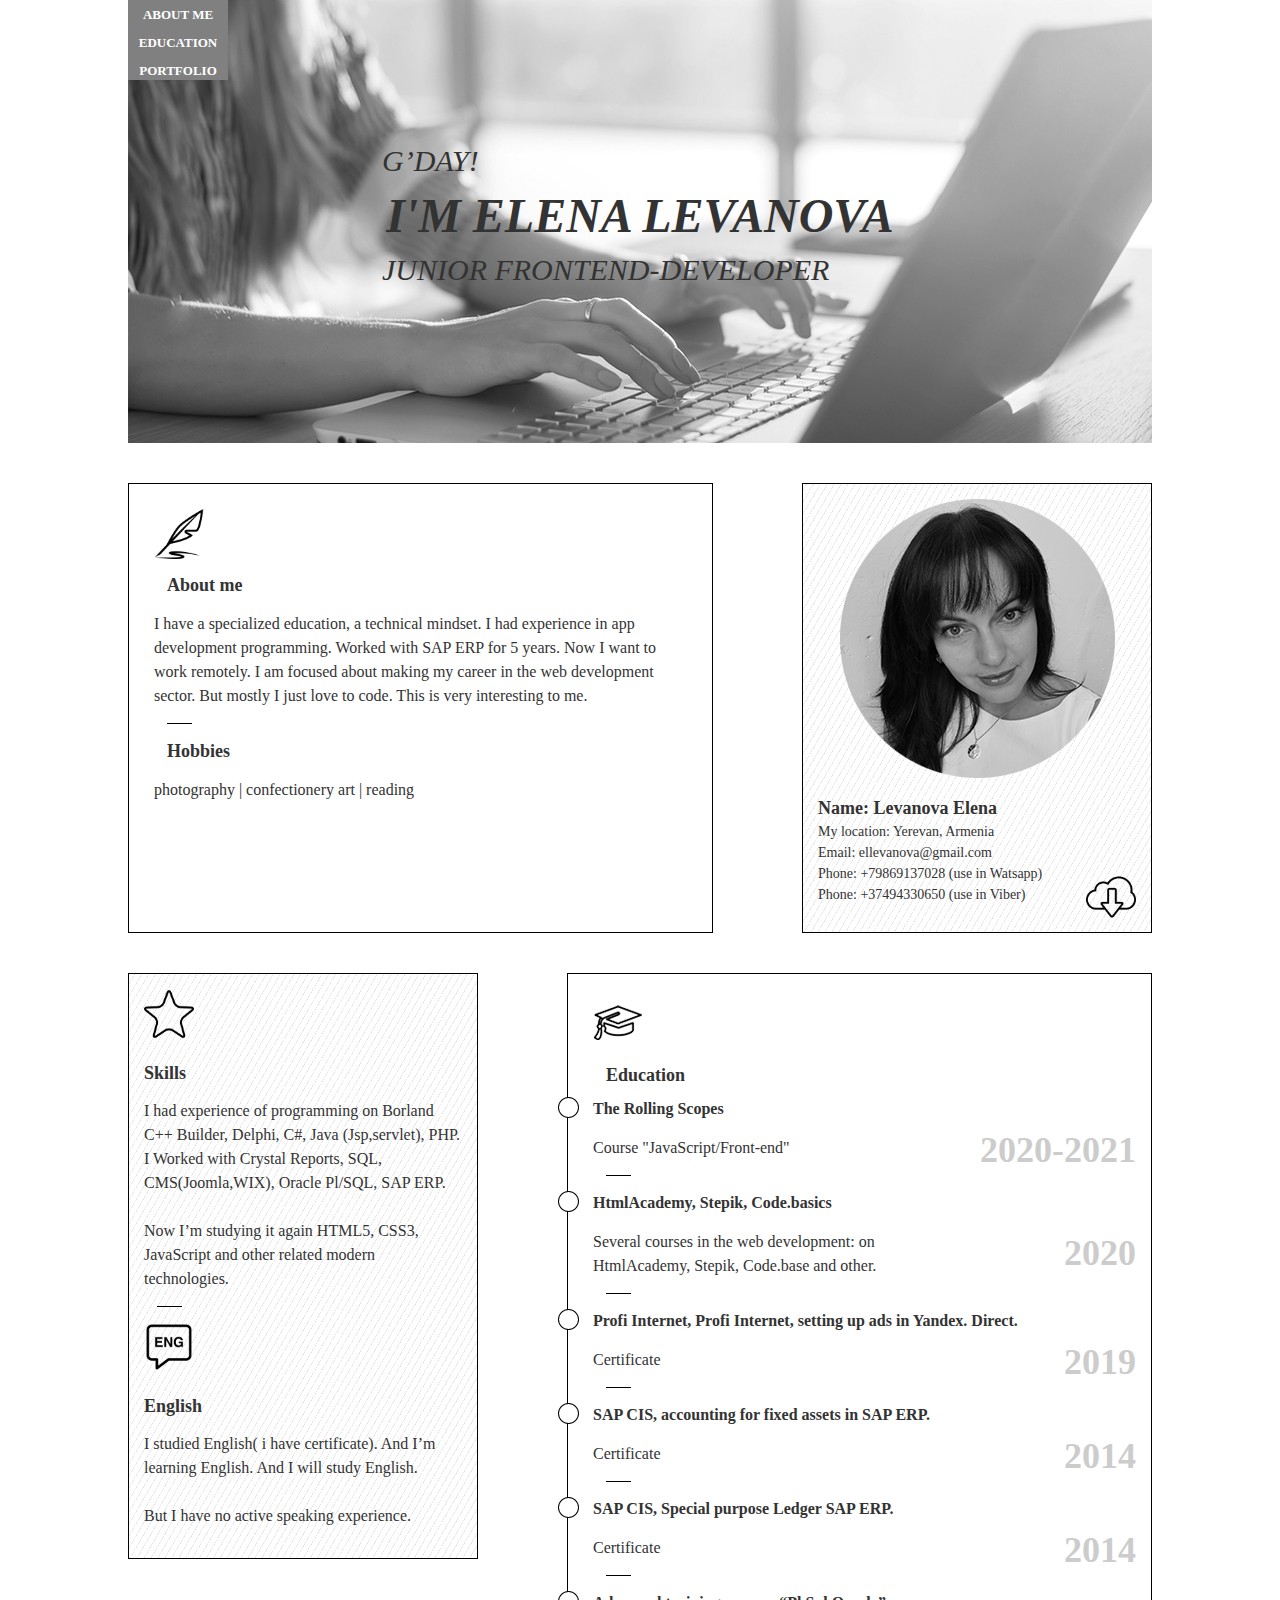
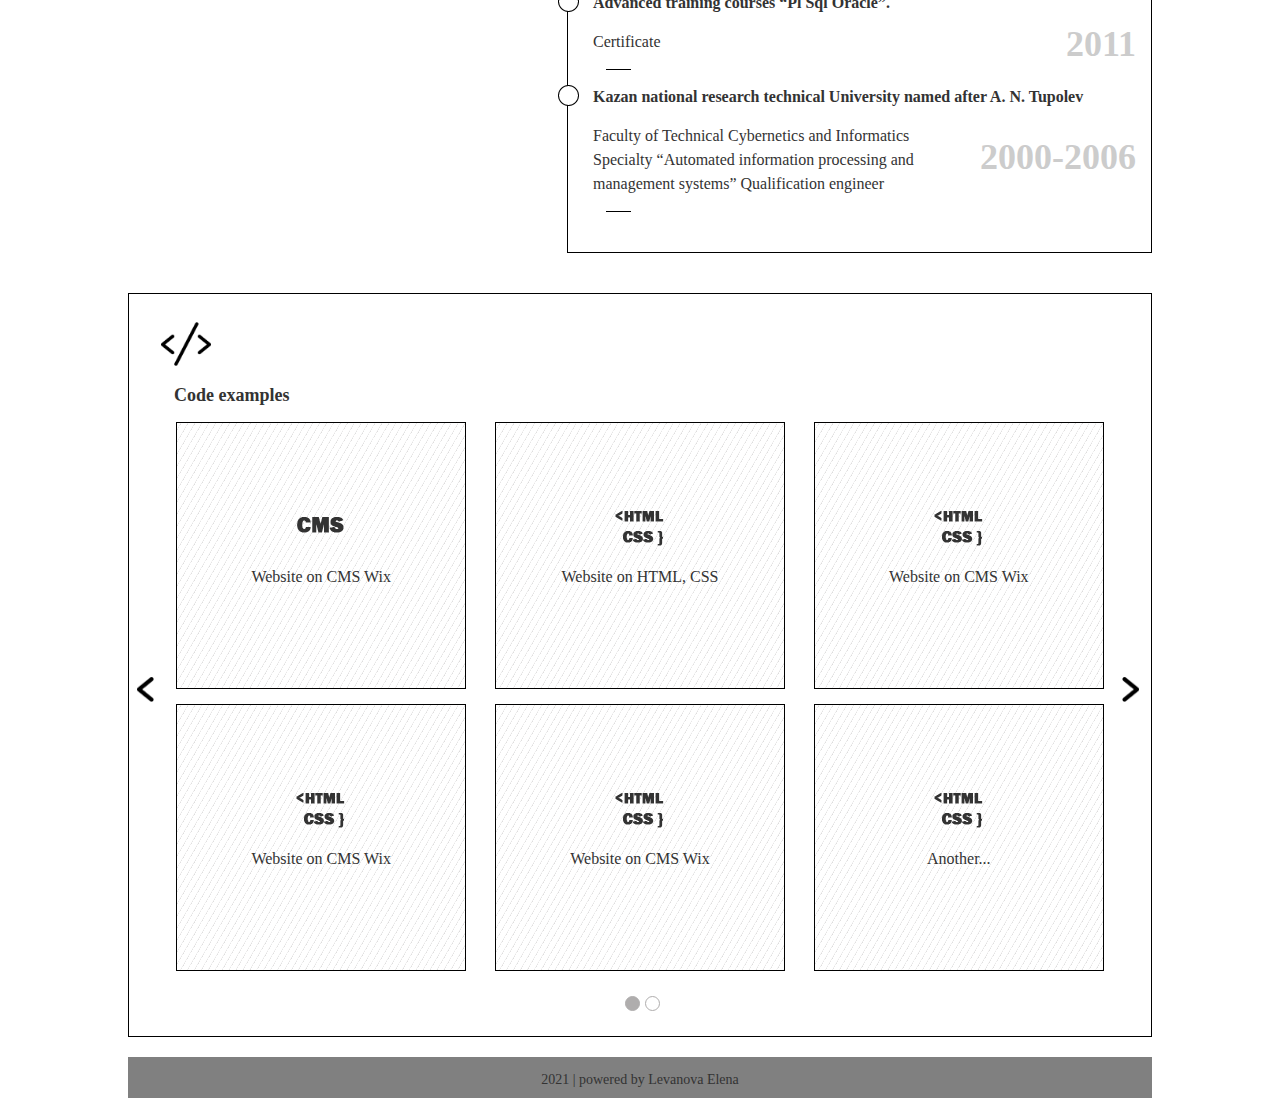
==== commit 2d60002c: "изменена верстка,добавлен слайдер блока моих работ" ====
--- a/index.html
+++ b/index.html
@@ -158,58 +158,13 @@
                         <div class="prev__img"></div>
                     </div>
                     <div class="portfolio">
-                        <div class="block-shadowed portfolio__item">
-                            <div class="portfolio-card">
-                                <img class="portfolio-card__icon" src="./img/icons/CMS.png" alt="On CMS WIX">
-                                <a href="#" class="portfolio-card__a text-shadow">Website on CMS Wix</a>
-                            </div>
-                            <div class="portfolio__image none">
-                                <img src="./img/portfolio/1.jpg" alt="On CMS WIX">
-                            </div>
-                        </div>
-
-
-                        <div class="portfolio__item">
-                            <div class="block-shadowed portfolio__item-main">
-                                <a href="#" class="work2"></a>
-                                <img src="./img/icons/iconHtmlCss.png" alt="HTML CSS code">
-                                <div class="text-shadow">Website on HTML,CSS</div>
-                            </div>
-                        </div>
-
-                        <div class="portfolio__item">
-                            <div class="block-shadowed portfolio__item-main">
-                                <a href="#" class="work3"></a>
-                                <img src="./img/icons/iconHtmlCss.png" alt="HTML CSS code">
-                                <div class="text-shadow">Website on HTML,CSS</div>
-                            </div>
-                        </div>
-                        <div class="portfolio__item">
-                            <div class="block-shadowed portfolio__item-main">
-                                <a href="#" class="work4"></a>
-                                <img src="./img/icons/iconHtmlCss.png" alt="HTML CSS code">
-                                <div class="text-shadow">Website on HTML,CSS</div>
-                            </div>
-                        </div>
-                        <div class="portfolio__item">
-                            <div class="block-shadowed portfolio__item-main">
-                                <a href="#" class="work4"></a>
-                                <img src="./img/icons/iconHtmlCss.png" alt="HTML CSS code">
-                                <div class="text-shadow">Website on HTML,CSS</div>
-                            </div>
-                        </div>
-                        <div class="portfolio__item">
-                            <div class="block-shadowed portfolio__item-main">
-                                <a href="#" class="work5"></a>
-                                <div class="text-shadow">Another ...</div>
-                            </div>
-                        </div>
                     </div>
                     <div class="next">
                         <div class="next__img"></div>
                     </div>
                 </div>
-
+                <div class="portfolio-pagination">
+                </div>
                 </section>
         </main>
         <footer>
--- a/css/style.css
+++ b/css/style.css
@@ -38,19 +38,10 @@
   max-height: 80px;
   width: 100px;
   background-color: gray;
-  display: -webkit-box;
-  display: -ms-flexbox;
-  display: flex;
-  -webkit-box-orient: vertical;
-  -webkit-box-direction: normal;
-      -ms-flex-direction: column;
-          flex-direction: column;
-  -webkit-box-pack: space-evenly;
-      -ms-flex-pack: space-evenly;
-          justify-content: space-evenly;
-  -webkit-box-align: center;
-      -ms-flex-align: center;
-          align-items: center;
+  display: flex;
+  flex-direction: column;
+  justify-content: space-evenly;
+  align-items: center;
 }
 
 .menu__item a {
@@ -76,7 +67,7 @@
   width: 350px;
   padding: 15px;
   border: 1px solid black;
-  background: url(../img/shadowedItem_fon.png) center center/cover no-repeat;
+  background: repeating-linear-gradient(-60deg, #afadad 0, #dddcdc 0px, transparent 1px, transparent 6px);
 }
 
 .foto {
@@ -172,12 +163,8 @@
 
 /*/////////////////////////SECTION ABOUT ME///////////////////////////////////*/
 .aboutme {
-  display: -webkit-box;
-  display: -ms-flexbox;
-  display: flex;
-  -webkit-box-pack: justify;
-      -ms-flex-pack: justify;
-          justify-content: space-between;
+  display: flex;
+  justify-content: space-between;
   margin-top: 40px;
 }
 
@@ -188,12 +175,8 @@
 
 /*//////////////////////////SECTION SKILLS AND EDUCATION///////////////////////////////////////////////////*/
 .knowledge {
-  display: -webkit-box;
-  display: -ms-flexbox;
-  display: flex;
-  -webkit-box-pack: justify;
-      -ms-flex-pack: justify;
-          justify-content: space-between;
+  display: flex;
+  justify-content: space-between;
   margin-top: 40px;
 }
 
@@ -209,69 +192,29 @@
 
 .another-information {
   margin-top: 40px;
-  display: -webkit-box;
-  display: -ms-flexbox;
-  display: flex;
-  -webkit-box-orient: vertical;
-  -webkit-box-direction: normal;
-      -ms-flex-direction: column;
-          flex-direction: column;
-  -ms-flex-pack: distribute;
-      justify-content: space-around;
+  display: flex;
+  flex-direction: column;
+  justify-content: space-around;
   width: 100%;
   padding: 25px 0 25px 0;
 }
 
-a.work2:hover {
-  background: url(../img/portfolio/1.jpg);
-  z-index: 999;
-}
-
-a.work3:hover {
-  background: url(../img/portfolio/2.jpg);
-  z-index: 999;
-}
-
-a.work4:hover {
-  background: url(../img/portfolio/4.jpg);
-  z-index: 999;
-}
-
-a.work5:hover {
-  background: url(../img/portfolio/any.jpg);
-  z-index: 999;
-}
-
 .portfolio {
-  display: -webkit-box;
-  display: -ms-flexbox;
-  display: flex;
-  -webkit-box-orient: horizontal;
-  -webkit-box-direction: normal;
-      -ms-flex-direction: row;
-          flex-direction: row;
-  -ms-flex-wrap: wrap;
-      flex-wrap: wrap;
-  -ms-flex-pack: distribute;
-      justify-content: space-around;
+  display: flex;
+  flex-direction: row;
+  flex-wrap: wrap;
+  justify-content: space-around;
+  height: 564px;
+  width: 100%;
 }
 
 .portfolio-wrapper {
-  display: -webkit-box;
-  display: -ms-flexbox;
-  display: flex;
-  -webkit-box-orient: horizontal;
-  -webkit-box-direction: normal;
-      -ms-flex-direction: row;
-          flex-direction: row;
-  -ms-flex-pack: distribute;
-      justify-content: space-around;
-  width: 100%;
-  -ms-flex-line-pack: center;
-      align-content: center;
-  -webkit-box-align: center;
-      -ms-flex-align: center;
-          align-items: center;
+  display: flex;
+  flex-direction: row;
+  justify-content: space-around;
+  align-content: center;
+  align-items: center;
+  width: 100%;
 }
 
 .portfolio-caption {
@@ -287,11 +230,10 @@
 }
 
 .portfolio__item {
-  display: -webkit-box;
-  display: -ms-flexbox;
   display: flex;
   position: relative;
   cursor: pointer;
+  height: 174px;
 }
 
 .portfolio-card {
@@ -312,11 +254,9 @@
 .next {
   width: 35px;
   height: 100%;
-  display: -webkit-box;
-  display: -ms-flexbox;
-  display: flex;
-  -ms-flex-line-pack: center;
-      align-content: center;
+  display: flex;
+  align-content: center;
+  cursor: pointer;
 }
 
 .prev__img {
@@ -341,6 +281,7 @@
   left: 1px;
   width: 110%;
   height: 110%;
+  transition-duration: 5s;
 }
 
 .portfolio__image img {
@@ -350,6 +291,33 @@
 
 .none {
   display: none;
+}
+
+.portfolio-pagination {
+  width: 100%;
+  display: flex;
+  justify-content: center;
+  align-items: center;
+  margin-top: 25px;
+}
+
+.portfolio-pagination__slide {
+  width: 15px;
+  height: 15px;
+  border-radius: 50px;
+  background-color: white;
+  border: 1px solid #afadad;
+  margin-left: 5px;
+  transition-duration: 2s;
+  cursor: pointer;
+}
+.portfolio-pagination__slide:hover {
+  background-color: #afadad;
+}
+
+.active {
+  transition-duration: 5s;
+  background-color: #afadad;
 }
 
 /*////////////////FOOTER/////////////////////////////*/
@@ -365,8 +333,7 @@
 }
 
 * {
-  -webkit-box-sizing: border-box;
-          box-sizing: border-box;
+  box-sizing: border-box;
   margin: 0;
   padding: 0;
   -webkit-margin-before: 0;
@@ -396,4 +363,4 @@
   font-family: "Open Sans";
   font-size: 18px;
   font-weight: bold;
-}
+}